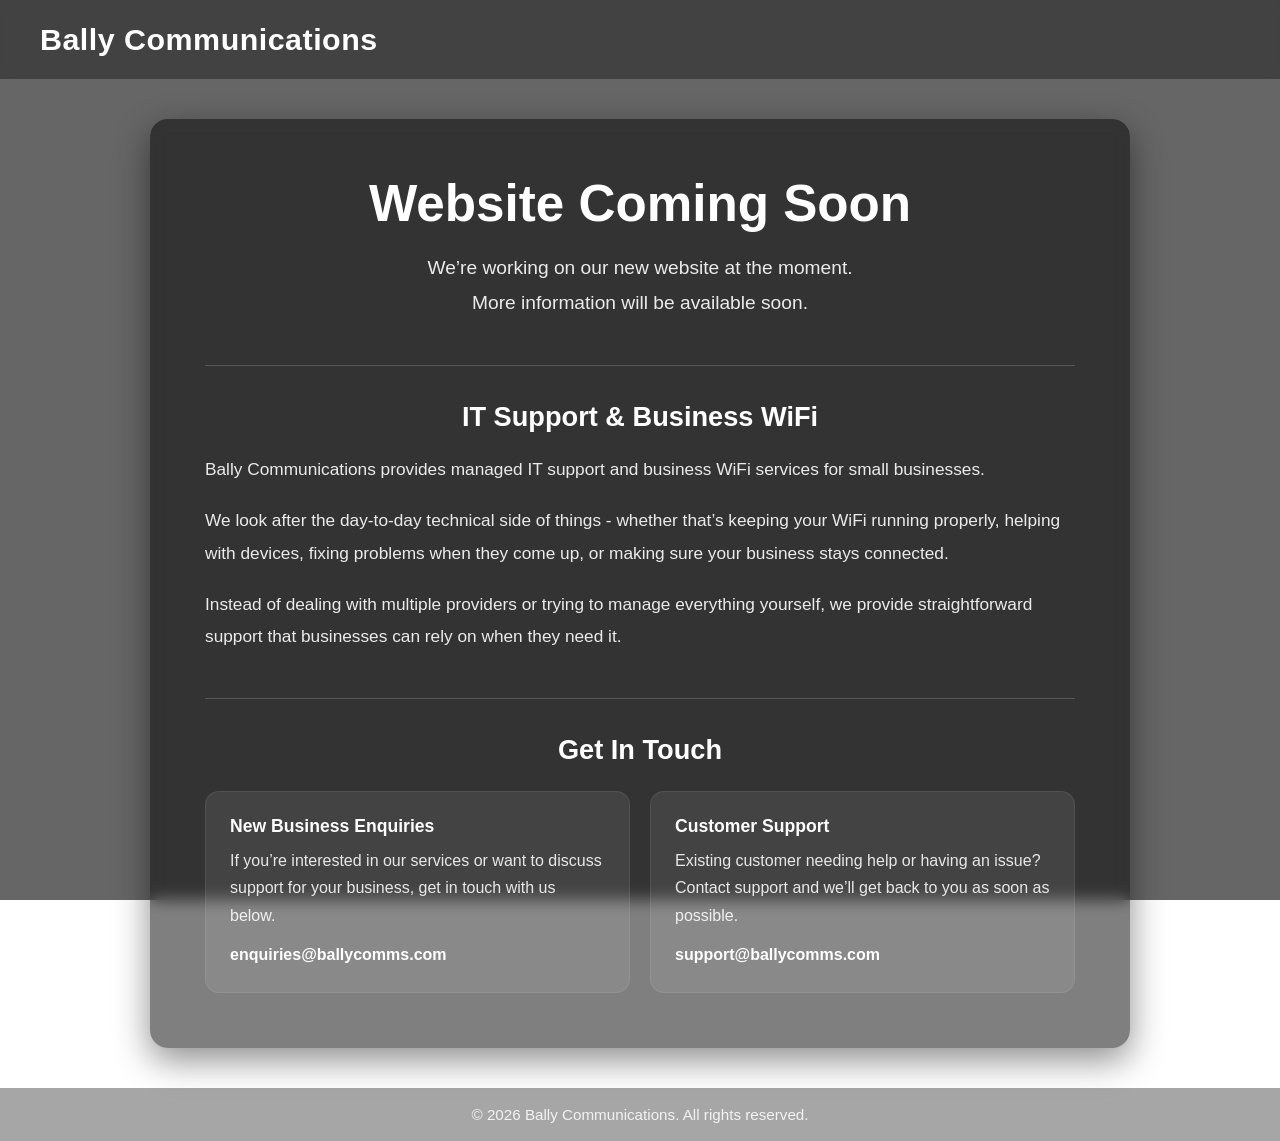
==== index.html @ 41afa59c "Added basic landing Current placeholder to show the domain is active" ====
<!DOCTYPE html>
<html lang="en">
<head>
  <meta charset="UTF-8" />
  <meta name="viewport" content="width=device-width, initial-scale=1.0" />
  <title>Bally Communications</title>

  <style>
    * {
      margin: 0;
      padding: 0;
      box-sizing: border-box;
    }

    html,
    body {
      height: 100%;
      font-family: Arial, Helvetica, sans-serif;
    }

    body {
      display: flex;
      flex-direction: column;
      min-height: 100vh;

      background: url('https://cdn.pixabay.com/photo/2015/09/23/09/55/belfast-953301_1280.jpg')
        center center / cover no-repeat fixed;

      color: white;
      position: relative;
    }

    body::before {
      content: "";
      position: absolute;
      inset: 0;
      background: rgba(0, 0, 0, 0.6);
      z-index: 0;
    }

    header,
    footer,
    main {
      position: relative;
      z-index: 1;
    }

    header {
      padding: 22px 40px;
      background: rgba(0, 0, 0, 0.35);
      backdrop-filter: blur(6px);
    }

    .logo {
      font-size: 1.9rem;
      font-weight: 700;
      letter-spacing: 0.5px;
      color: white;
      text-decoration: none;
      transition: opacity 0.2s ease;
      display: inline-block;
    }

    .logo:hover {
      opacity: 0.8;
    }

    main {
      flex: 1;
      display: flex;
      justify-content: center;
      align-items: center;
      padding: 40px 20px;
    }

    .content-box {
      background: rgba(0, 0, 0, 0.5);
      padding: 55px;
      border-radius: 18px;
      max-width: 980px;
      width: 100%;
      backdrop-filter: blur(8px);
      box-shadow: 0 12px 35px rgba(0, 0, 0, 0.45);
    }

    .hero-text {
      text-align: center;
    }

    .hero-text h1 {
      font-size: 3.2rem;
      margin-bottom: 18px;
      font-weight: 700;
    }

    .hero-text p {
      font-size: 1.2rem;
      line-height: 1.8;
      color: rgba(255, 255, 255, 0.9);
    }

    .about-section,
    .contact-section {
      margin-top: 45px;
      padding-top: 35px;
      border-top: 1px solid rgba(255, 255, 255, 0.18);
    }

    .about-section h2,
    .contact-section h2 {
      font-size: 1.7rem;
      margin-bottom: 20px;
      text-align: center;
    }

    .about-section p {
      font-size: 1.08rem;
      line-height: 1.9;
      color: rgba(255, 255, 255, 0.9);
      margin-bottom: 18px;
    }

    .contact-grid {
      display: grid;
      grid-template-columns: repeat(auto-fit, minmax(260px, 1fr));
      gap: 20px;
      margin-top: 25px;
    }

    .contact-card {
      background: rgba(255, 255, 255, 0.08);
      border: 1px solid rgba(255, 255, 255, 0.08);
      padding: 24px;
      border-radius: 14px;
      transition: 0.3s ease;
    }

    .contact-card:hover {
      background: rgba(255, 255, 255, 0.12);
      transform: translateY(-3px);
    }

    .contact-card strong {
      display: block;
      margin-bottom: 10px;
      font-size: 1.1rem;
    }

    .contact-card p {
      line-height: 1.7;
      color: rgba(255, 255, 255, 0.88);
    }

    .contact-card a {
      color: white;
      text-decoration: none;
      font-weight: 600;
    }

    .contact-card a:hover {
      text-decoration: underline;
    }

    footer {
      padding: 18px 40px;
      text-align: center;
      background: rgba(0, 0, 0, 0.35);
      backdrop-filter: blur(6px);
      font-size: 0.95rem;
      color: rgba(255, 255, 255, 0.85);
    }

    @media (max-width: 768px) {
      .content-box {
        padding: 35px 25px;
      }

      .hero-text h1 {
        font-size: 2.2rem;
      }

      .hero-text p,
      .about-section p {
        font-size: 1rem;
      }

      header,
      footer {
        padding: 18px 20px;
      }
    }
  </style>
</head>
<body>

  <header>
    <a href="#" class="logo">
      Bally Communications
    </a>
  </header>

  <main>
    <div class="content-box">

      <!-- Hero -->
      <div class="hero-text">
        <h1>Website Coming Soon</h1>
        <p>
          We’re working on our new website at the moment.<br />
          More information will be available soon.
        </p>
      </div>

      <!-- About -->
      <div class="about-section">
        <h2>IT Support & Business WiFi</h2>

        <p>
          Bally Communications provides managed IT support and business
          WiFi services for small businesses.
        </p>

        <p>
          We look after the day-to-day technical side of things - whether
          that’s keeping your WiFi running properly, helping with devices,
          fixing problems when they come up, or making sure your business
          stays connected.
        </p>

        <p>
          Instead of dealing with multiple providers or trying to manage
          everything yourself, we provide straightforward support that
          businesses can rely on when they need it.
        </p>
      </div>

      <!-- Contact -->
      <div class="contact-section">
        <h2>Get In Touch</h2>

        <div class="contact-grid">

          <div class="contact-card">
            <strong>New Business Enquiries</strong>

            <p>
              If you’re interested in our services or want to discuss
              support for your business, get in touch with us below.
            </p>

            <p style="margin-top: 12px;">
              <a href="mailto:enquiries@ballycomms.com">
                enquiries@ballycomms.com
              </a>
            </p>
          </div>

          <div class="contact-card">
            <strong>Customer Support</strong>

            <p>
              Existing customer needing help or having an issue?
              Contact support and we’ll get back to you as soon as possible.
            </p>

            <p style="margin-top: 12px;">
              <a href="mailto:support@ballycomms.com">
                support@ballycomms.com
              </a>
            </p>
          </div>

        </div>
      </div>

    </div>
  </main>

  <footer>
    &copy; 2026 Bally Communications. All rights reserved.
  </footer>

</body>
</html>
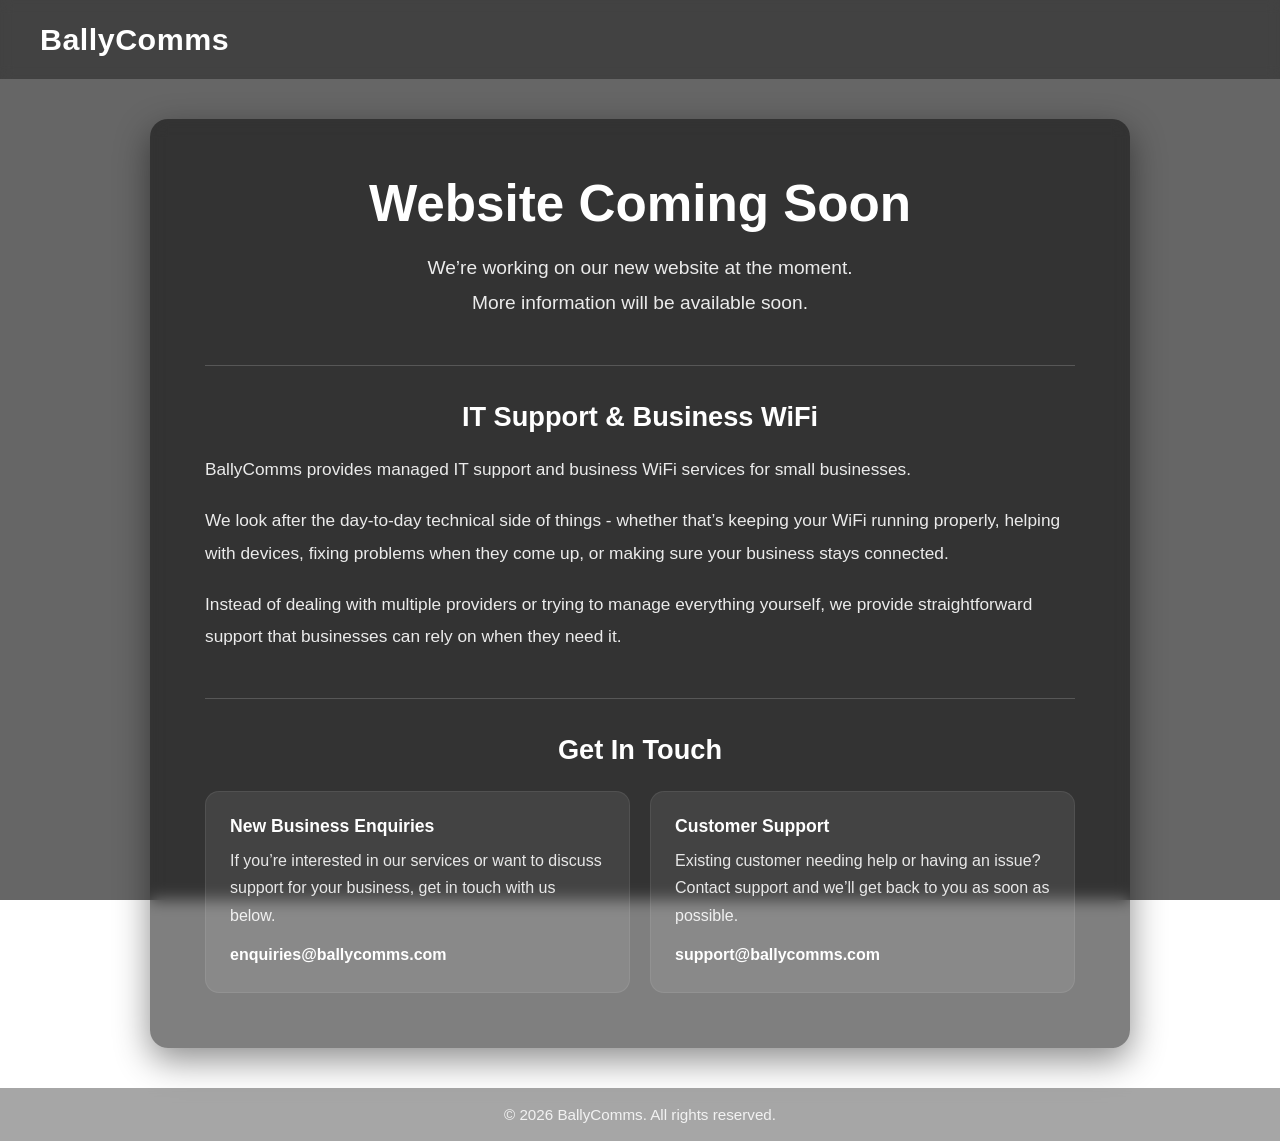
==== commit 272217a3: "Change company name to BallyComms in index.html Updated company branding from Bally Communications t" ====
--- a/index.html
+++ b/index.html
@@ -3,7 +3,7 @@
 <head>
   <meta charset="UTF-8" />
   <meta name="viewport" content="width=device-width, initial-scale=1.0" />
-  <title>Bally Communications</title>
+  <title>BallyComms - Home</title>
 
   <style>
     * {
@@ -195,7 +195,7 @@
 
   <header>
     <a href="#" class="logo">
-      Bally Communications
+      BallyComms
     </a>
   </header>
 
@@ -216,7 +216,7 @@
         <h2>IT Support & Business WiFi</h2>
 
         <p>
-          Bally Communications provides managed IT support and business
+          BallyComms provides managed IT support and business
           WiFi services for small businesses.
         </p>
 
@@ -277,8 +277,8 @@
   </main>
 
   <footer>
-    &copy; 2026 Bally Communications. All rights reserved.
+    &copy; 2026 BallyComms. All rights reserved.
   </footer>
 
 </body>
-</html>+</html>
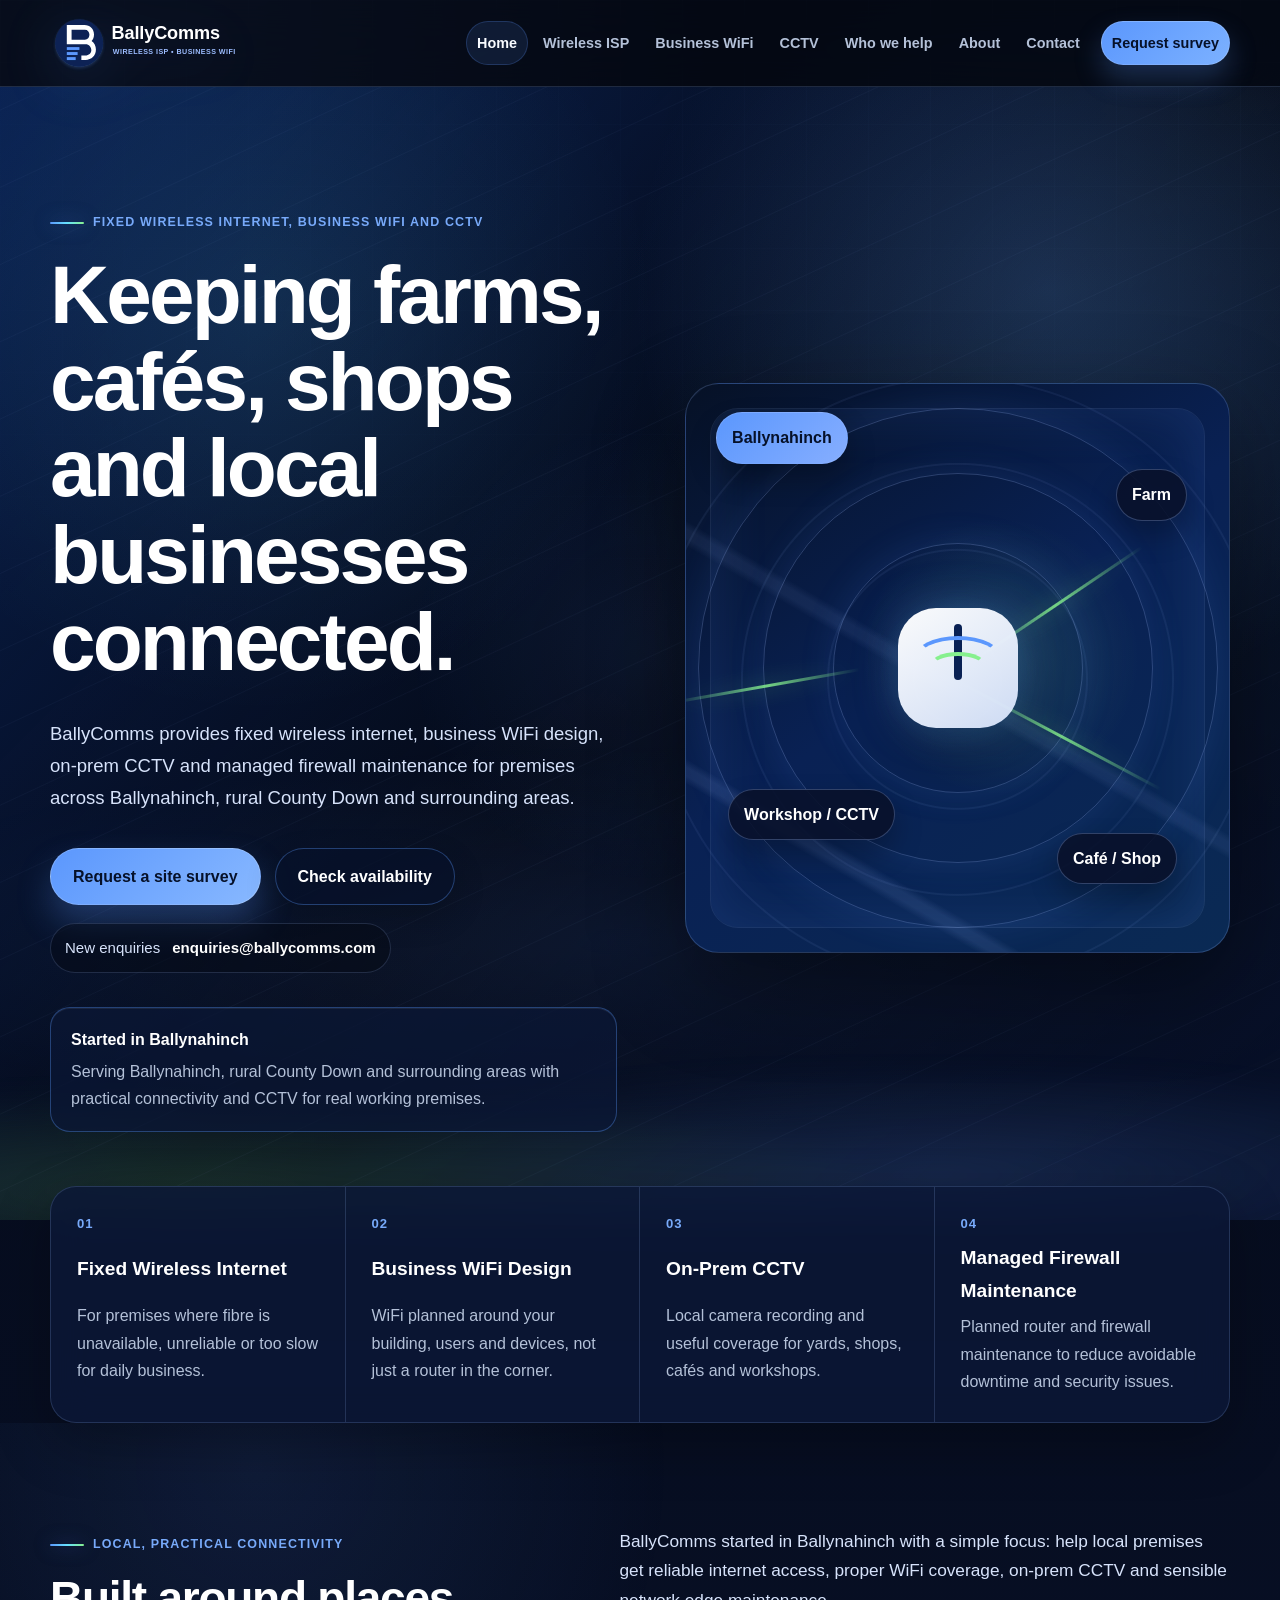
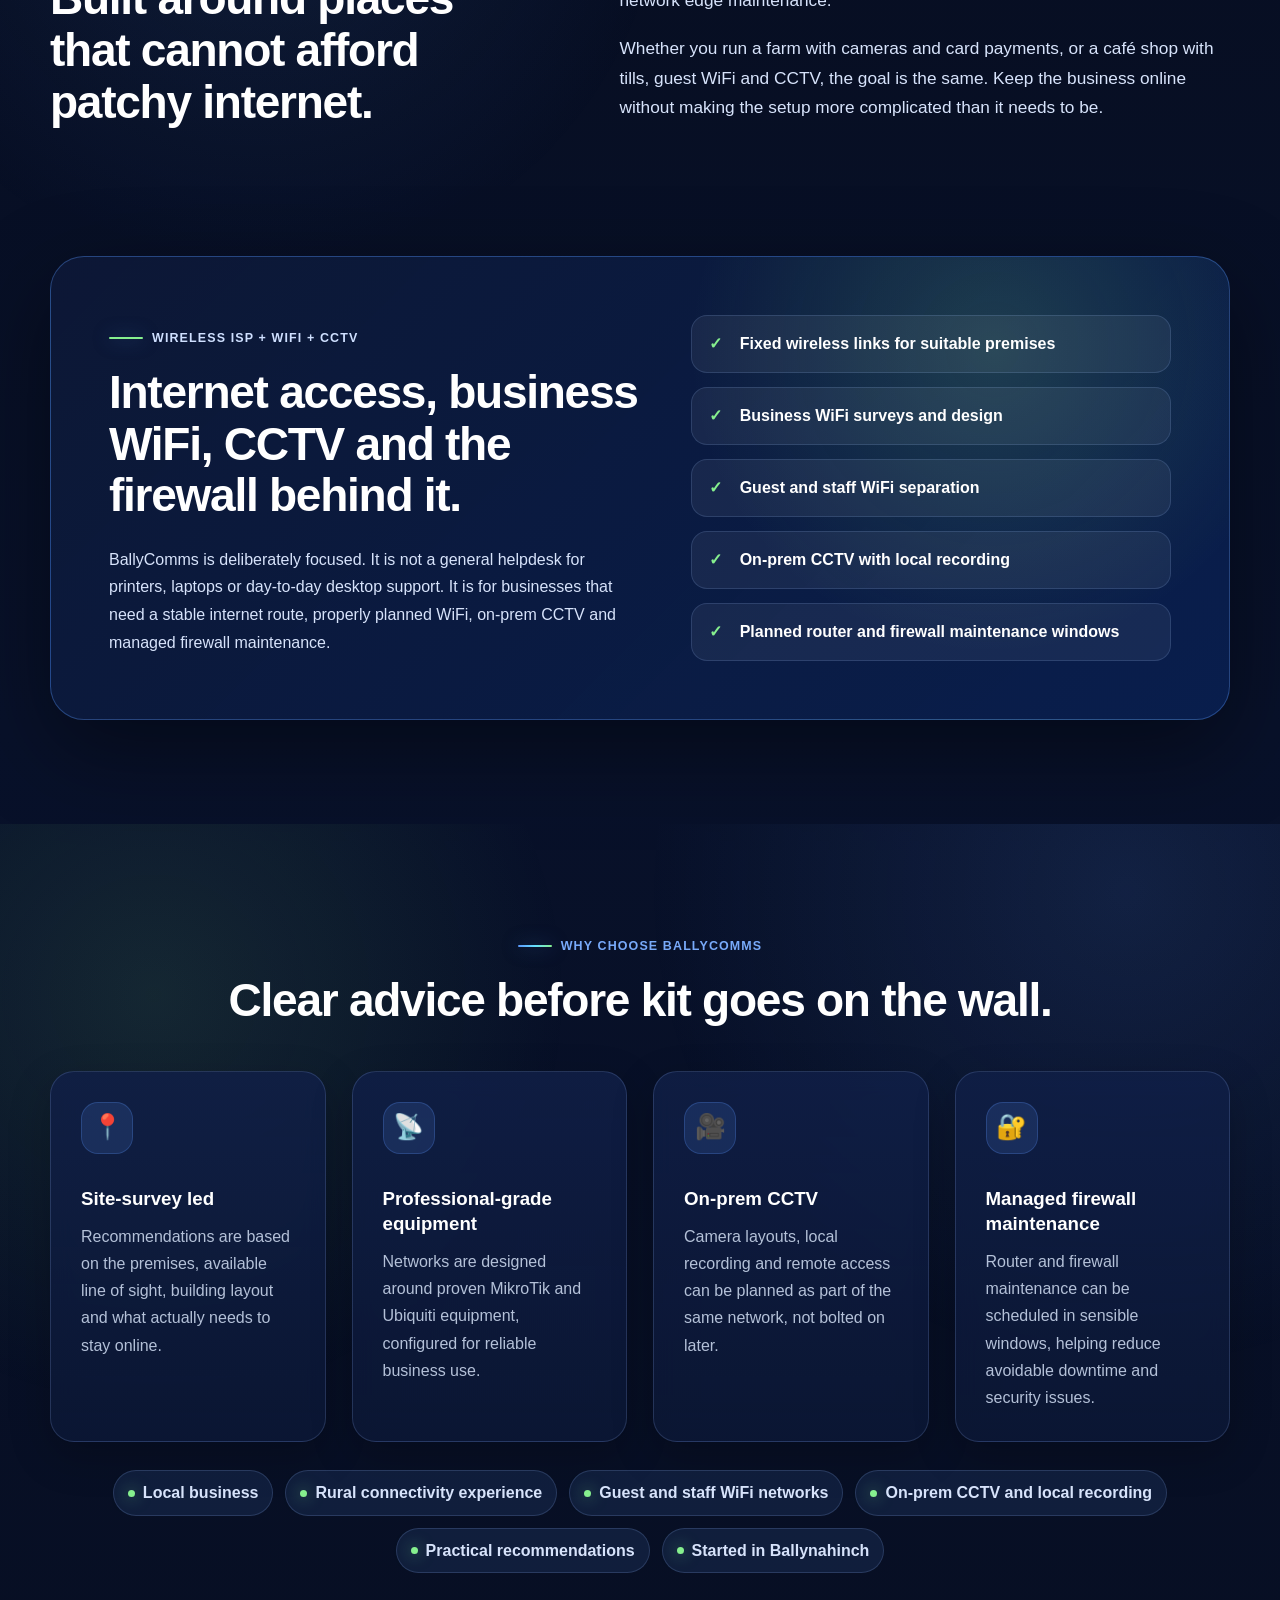
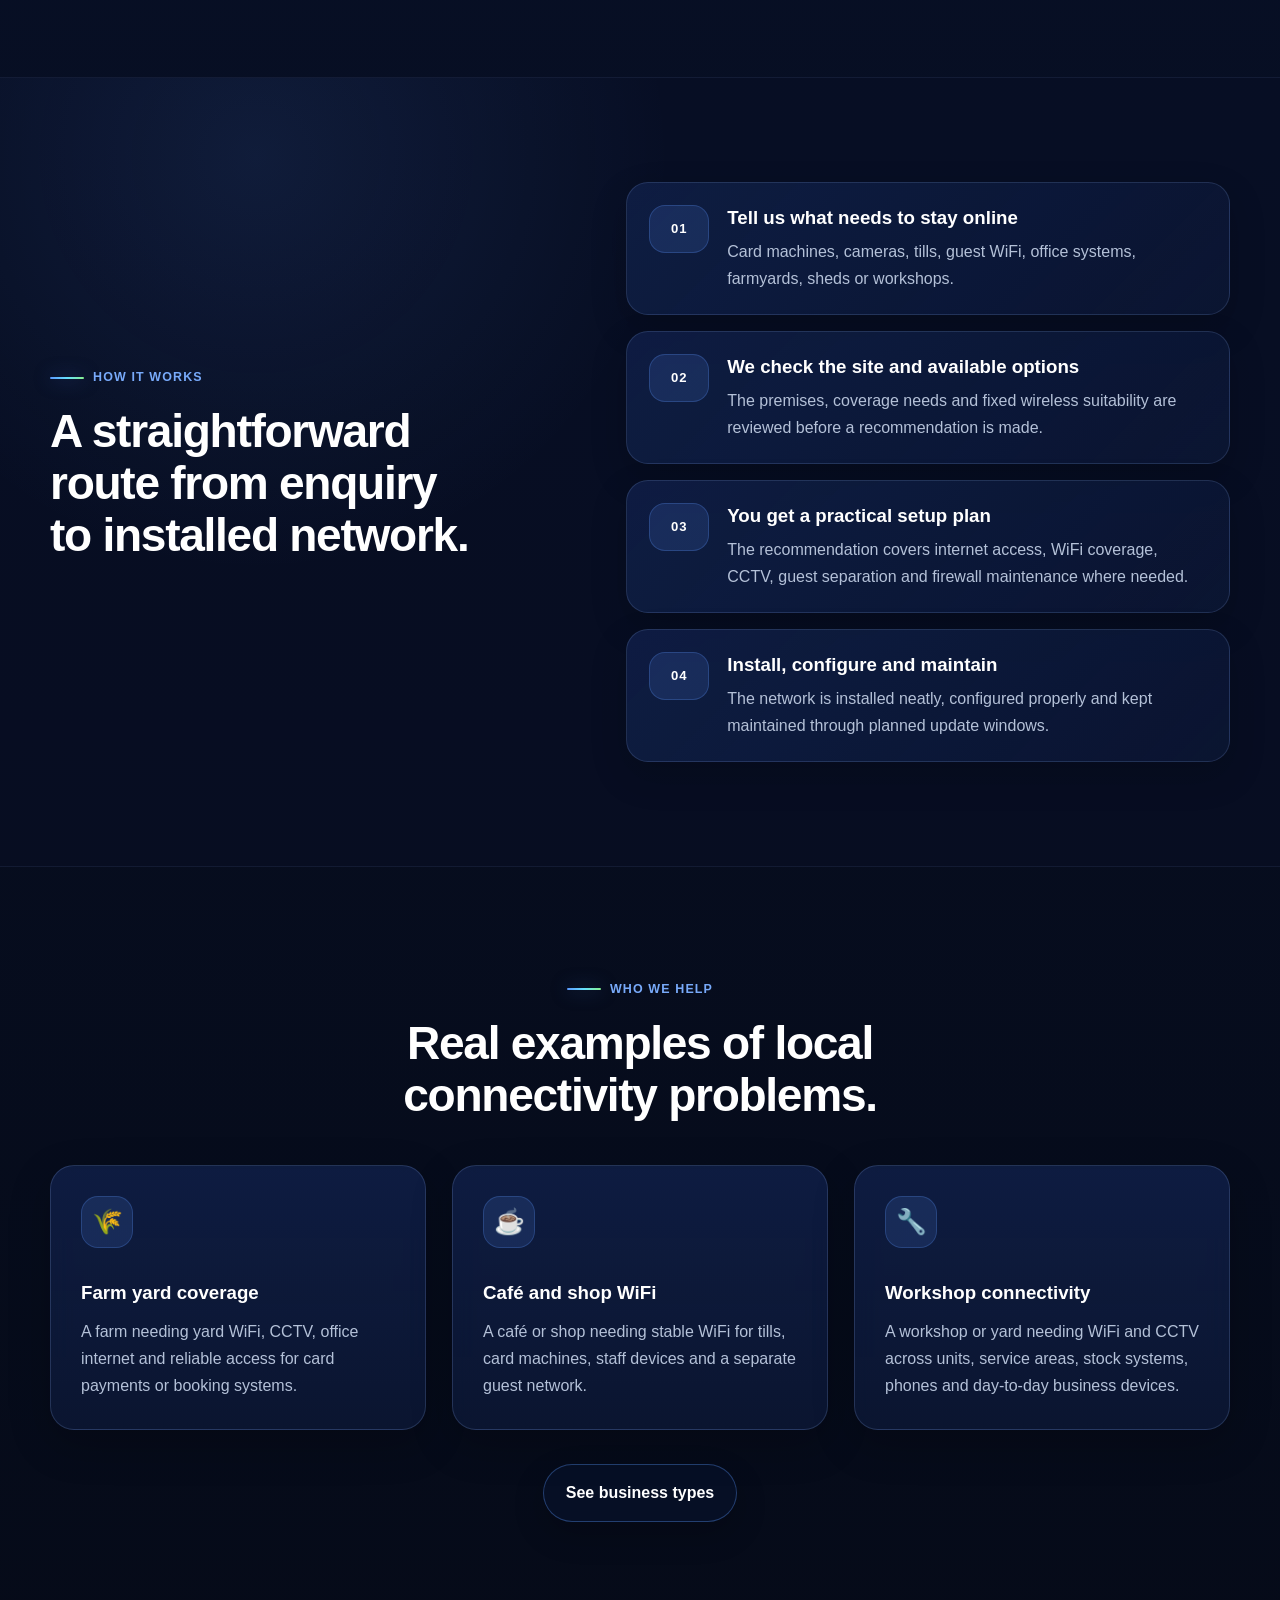
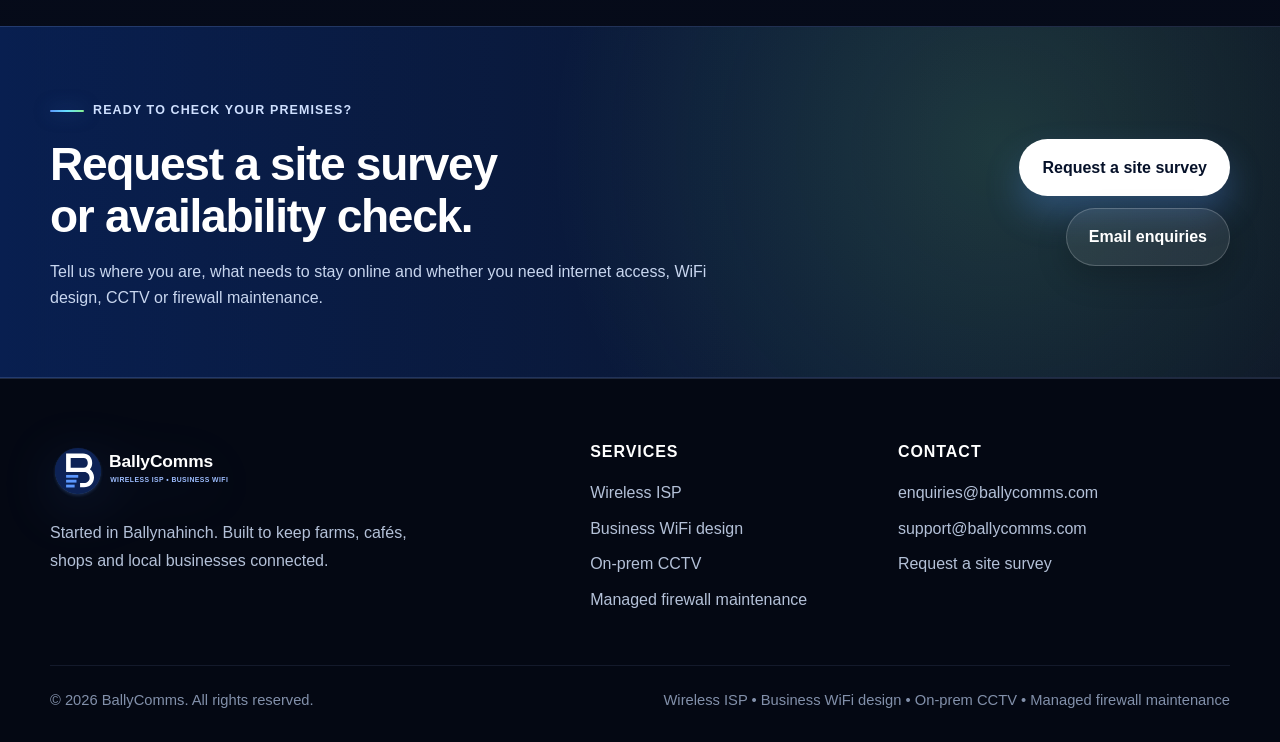
==== commit ab4ed539: "New Site" ====
--- a/index.html
+++ b/index.html
@@ -1,284 +1,232 @@
-<!DOCTYPE html>
-<html lang="en">
-<head>
-  <meta charset="UTF-8" />
-  <meta name="viewport" content="width=device-width, initial-scale=1.0" />
-  <title>BallyComms - Home</title>
-
-  <style>
-    * {
-      margin: 0;
-      padding: 0;
-      box-sizing: border-box;
-    }
-
-    html,
-    body {
-      height: 100%;
-      font-family: Arial, Helvetica, sans-serif;
-    }
-
-    body {
-      display: flex;
-      flex-direction: column;
-      min-height: 100vh;
-
-      background: url('https://cdn.pixabay.com/photo/2015/09/23/09/55/belfast-953301_1280.jpg')
-        center center / cover no-repeat fixed;
-
-      color: white;
-      position: relative;
-    }
-
-    body::before {
-      content: "";
-      position: absolute;
-      inset: 0;
-      background: rgba(0, 0, 0, 0.6);
-      z-index: 0;
-    }
-
-    header,
-    footer,
-    main {
-      position: relative;
-      z-index: 1;
-    }
-
-    header {
-      padding: 22px 40px;
-      background: rgba(0, 0, 0, 0.35);
-      backdrop-filter: blur(6px);
-    }
-
-    .logo {
-      font-size: 1.9rem;
-      font-weight: 700;
-      letter-spacing: 0.5px;
-      color: white;
-      text-decoration: none;
-      transition: opacity 0.2s ease;
-      display: inline-block;
-    }
-
-    .logo:hover {
-      opacity: 0.8;
-    }
-
-    main {
-      flex: 1;
-      display: flex;
-      justify-content: center;
-      align-items: center;
-      padding: 40px 20px;
-    }
-
-    .content-box {
-      background: rgba(0, 0, 0, 0.5);
-      padding: 55px;
-      border-radius: 18px;
-      max-width: 980px;
-      width: 100%;
-      backdrop-filter: blur(8px);
-      box-shadow: 0 12px 35px rgba(0, 0, 0, 0.45);
-    }
-
-    .hero-text {
-      text-align: center;
-    }
-
-    .hero-text h1 {
-      font-size: 3.2rem;
-      margin-bottom: 18px;
-      font-weight: 700;
-    }
-
-    .hero-text p {
-      font-size: 1.2rem;
-      line-height: 1.8;
-      color: rgba(255, 255, 255, 0.9);
-    }
-
-    .about-section,
-    .contact-section {
-      margin-top: 45px;
-      padding-top: 35px;
-      border-top: 1px solid rgba(255, 255, 255, 0.18);
-    }
-
-    .about-section h2,
-    .contact-section h2 {
-      font-size: 1.7rem;
-      margin-bottom: 20px;
-      text-align: center;
-    }
-
-    .about-section p {
-      font-size: 1.08rem;
-      line-height: 1.9;
-      color: rgba(255, 255, 255, 0.9);
-      margin-bottom: 18px;
-    }
-
-    .contact-grid {
-      display: grid;
-      grid-template-columns: repeat(auto-fit, minmax(260px, 1fr));
-      gap: 20px;
-      margin-top: 25px;
-    }
-
-    .contact-card {
-      background: rgba(255, 255, 255, 0.08);
-      border: 1px solid rgba(255, 255, 255, 0.08);
-      padding: 24px;
-      border-radius: 14px;
-      transition: 0.3s ease;
-    }
-
-    .contact-card:hover {
-      background: rgba(255, 255, 255, 0.12);
-      transform: translateY(-3px);
-    }
-
-    .contact-card strong {
-      display: block;
-      margin-bottom: 10px;
-      font-size: 1.1rem;
-    }
-
-    .contact-card p {
-      line-height: 1.7;
-      color: rgba(255, 255, 255, 0.88);
-    }
-
-    .contact-card a {
-      color: white;
-      text-decoration: none;
-      font-weight: 600;
-    }
-
-    .contact-card a:hover {
-      text-decoration: underline;
-    }
-
-    footer {
-      padding: 18px 40px;
-      text-align: center;
-      background: rgba(0, 0, 0, 0.35);
-      backdrop-filter: blur(6px);
-      font-size: 0.95rem;
-      color: rgba(255, 255, 255, 0.85);
-    }
-
-    @media (max-width: 768px) {
-      .content-box {
-        padding: 35px 25px;
-      }
-
-      .hero-text h1 {
-        font-size: 2.2rem;
-      }
-
-      .hero-text p,
-      .about-section p {
-        font-size: 1rem;
-      }
-
-      header,
-      footer {
-        padding: 18px 20px;
-      }
-    }
-  </style>
-</head>
-<body>
-
-  <header>
-    <a href="#" class="logo">
-      BallyComms
-    </a>
-  </header>
-
-  <main>
-    <div class="content-box">
-
-      <!-- Hero -->
-      <div class="hero-text">
-        <h1>Website Coming Soon</h1>
-        <p>
-          We’re working on our new website at the moment.<br />
-          More information will be available soon.
-        </p>
-      </div>
-
-      <!-- About -->
-      <div class="about-section">
-        <h2>IT Support & Business WiFi</h2>
-
-        <p>
-          BallyComms provides managed IT support and business
-          WiFi services for small businesses.
-        </p>
-
-        <p>
-          We look after the day-to-day technical side of things - whether
-          that’s keeping your WiFi running properly, helping with devices,
-          fixing problems when they come up, or making sure your business
-          stays connected.
-        </p>
-
-        <p>
-          Instead of dealing with multiple providers or trying to manage
-          everything yourself, we provide straightforward support that
-          businesses can rely on when they need it.
-        </p>
-      </div>
-
-      <!-- Contact -->
-      <div class="contact-section">
-        <h2>Get In Touch</h2>
-
-        <div class="contact-grid">
-
-          <div class="contact-card">
-            <strong>New Business Enquiries</strong>
-
-            <p>
-              If you’re interested in our services or want to discuss
-              support for your business, get in touch with us below.
-            </p>
-
-            <p style="margin-top: 12px;">
-              <a href="mailto:enquiries@ballycomms.com">
-                enquiries@ballycomms.com
-              </a>
-            </p>
-          </div>
-
-          <div class="contact-card">
-            <strong>Customer Support</strong>
-
-            <p>
-              Existing customer needing help or having an issue?
-              Contact support and we’ll get back to you as soon as possible.
-            </p>
-
-            <p style="margin-top: 12px;">
-              <a href="mailto:support@ballycomms.com">
-                support@ballycomms.com
-              </a>
-            </p>
-          </div>
-
-        </div>
-      </div>
-
-    </div>
-  </main>
-
-  <footer>
-    &copy; 2026 BallyComms. All rights reserved.
-  </footer>
-
-</body>
-</html>
+<!doctype html>
+<html lang="en-GB">
+<head>
+  <meta charset="utf-8" />
+  <meta name="viewport" content="width=device-width, initial-scale=1" />
+  <meta name="theme-color" content="#071a2d" />
+  <link rel="icon" href="assets/favicon.svg" type="image/svg+xml" />
+  <link rel="preconnect" href="https://fonts.gstatic.com" crossorigin>
+  <link rel="stylesheet" href="styles.css" />
+  <meta name="description" content="BallyComms provides fixed wireless internet, business WiFi design, on-prem CCTV and managed firewall maintenance across Ballynahinch, rural County Down and surrounding areas." />
+  <title>BallyComms | Fixed Wireless Internet, Business WiFi & CCTV in County Down</title>
+  <script type="application/ld+json">
+  {
+    "@context": "https://schema.org",
+    "@type": "LocalBusiness",
+    "name": "BallyComms",
+    "url": "https://www.ballycomms.com/",
+    "email": "enquiries@ballycomms.com",
+    "areaServed": [
+      "Ballynahinch",
+      "County Down",
+      "Northern Ireland"
+    ],
+    "description": "Fixed wireless internet, business WiFi design, on-prem CCTV and managed firewall maintenance for farms, cafés, shops and local businesses.",
+    "knowsAbout": [
+      "Fixed wireless internet",
+      "Business WiFi design",
+      "MikroTik",
+      "Ubiquiti",
+      "Firewall maintenance",
+      "Guest WiFi",
+      "On-prem CCTV",
+      "Local NVR recording"
+    ]
+  }
+  </script>
+</head>
+<body>
+  <a class="skip-link" href="#main">Skip to content</a>
+  <header class="site-header" data-header>
+    <div class="container nav-shell">
+      <a class="brand" href="index.html" aria-label="BallyComms home">
+        <img src="assets/logo.svg" alt="BallyComms" />
+      </a>
+      <button class="nav-toggle" type="button" aria-expanded="false" aria-controls="site-nav" data-nav-toggle>
+        <span class="sr-only">Toggle navigation</span>
+        <span></span><span></span><span></span>
+      </button>
+      <nav id="site-nav" class="site-nav" aria-label="Main navigation" data-nav>
+          <a class="active" href="index.html">Home</a>
+          <a class="" href="wireless-isp.html">Wireless ISP</a>
+          <a class="" href="business-wifi.html">Business WiFi</a>
+          <a class="" href="cctv.html">CCTV</a>
+          <a class="" href="sectors.html">Who we help</a>
+          <a class="" href="about.html">About</a>
+          <a class="" href="contact.html">Contact</a>
+          <a class="nav-cta" href="contact.html">Request survey</a>
+      </nav>
+    </div>
+  </header>
+  <main id="main">
+    <section class="hero hero-home">
+      <div class="container hero-grid">
+        <div class="hero-copy reveal">
+          <p class="eyebrow">Fixed wireless internet, business WiFi and CCTV</p>
+          <h1>Keeping farms, cafés, shops and local businesses connected.</h1>
+          <p class="lead">BallyComms provides fixed wireless internet, business WiFi design, on-prem CCTV and managed firewall maintenance for premises across Ballynahinch, rural County Down and surrounding areas.</p>
+          <div class="hero-actions">
+            <a class="button primary" href="contact.html">Request a site survey</a>
+            <a class="button secondary" href="contact.html">Check availability</a>
+          </div>
+          <div class="hero-contact" aria-label="Contact BallyComms">
+            <span>New enquiries</span>
+            <a href="mailto:enquiries@ballycomms.com">enquiries@ballycomms.com</a>
+          </div>
+          <div class="local-proof" aria-label="Company origin and service area">
+            <strong>Started in Ballynahinch</strong>
+            <span>Serving Ballynahinch, rural County Down and surrounding areas with practical connectivity and CCTV for real working premises.</span>
+          </div>
+        </div>
+        <div class="signal-scene reveal delay-1" aria-label="Wireless connection illustration">
+          <div class="map-card">
+            <span class="map-label label-town">Ballynahinch</span>
+            <span class="map-label label-farm">Farm</span>
+            <span class="map-label label-cafe">Café / Shop</span>
+            <span class="map-label label-office">Workshop / CCTV</span>
+            <div class="mast-tower"><span></span></div>
+            <div class="signal-ring ring-one"></div>
+            <div class="signal-ring ring-two"></div>
+            <div class="signal-ring ring-three"></div>
+            <div class="link-line line-one"></div>
+            <div class="link-line line-two"></div>
+            <div class="link-line line-three"></div>
+          </div>
+        </div>
+      </div>
+    </section>
+
+    <section class="service-strip">
+      <div class="container strip-grid">
+        <a href="wireless-isp.html"><span>01</span><strong>Fixed Wireless Internet</strong><em>For premises where fibre is unavailable, unreliable or too slow for daily business.</em></a>
+        <a href="business-wifi.html"><span>02</span><strong>Business WiFi Design</strong><em>WiFi planned around your building, users and devices, not just a router in the corner.</em></a>
+        <a href="cctv.html"><span>03</span><strong>On-Prem CCTV</strong><em>Local camera recording and useful coverage for yards, shops, cafés and workshops.</em></a>
+        <a href="business-wifi.html#firewall"><span>04</span><strong>Managed Firewall Maintenance</strong><em>Planned router and firewall maintenance to reduce avoidable downtime and security issues.</em></a>
+      </div>
+    </section>
+
+    <section class="section-pad intro-section">
+      <div class="container two-col">
+        <div class="section-heading reveal">
+          <p class="eyebrow">Local, practical connectivity</p>
+          <h2>Built around places that cannot afford patchy internet.</h2>
+        </div>
+        <div class="rich-copy reveal delay-1">
+          <p>BallyComms started in Ballynahinch with a simple focus: help local premises get reliable internet access, proper WiFi coverage, on-prem CCTV and sensible network edge maintenance.</p>
+          <p>Whether you run a farm with cameras and card payments, or a café shop with tills, guest WiFi and CCTV, the goal is the same. Keep the business online without making the setup more complicated than it needs to be.</p>
+        </div>
+      </div>
+    </section>
+
+    <section class="section-pad dark-panel-section">
+      <div class="container dark-panel reveal">
+        <div>
+          <p class="eyebrow light">Wireless ISP + WiFi + CCTV</p>
+          <h2>Internet access, business WiFi, CCTV and the firewall behind it.</h2>
+          <p>BallyComms is deliberately focused. It is not a general helpdesk for printers, laptops or day-to-day desktop support. It is for businesses that need a stable internet route, properly planned WiFi, on-prem CCTV and managed firewall maintenance.</p>
+        </div>
+        <div class="ticks">
+          <span>Fixed wireless links for suitable premises</span>
+          <span>Business WiFi surveys and design</span>
+          <span>Guest and staff WiFi separation</span>
+          <span>On-prem CCTV with local recording</span>
+          <span>Planned router and firewall maintenance windows</span>
+        </div>
+      </div>
+    </section>
+
+    <section class="section-pad trust-section">
+      <div class="container">
+        <div class="section-heading centred reveal">
+          <p class="eyebrow">Why choose BallyComms</p>
+          <h2>Clear advice before kit goes on the wall.</h2>
+        </div>
+        <div class="cards four trust-cards reveal delay-1">
+          <article><span class="card-icon">📍</span><h3>Site-survey led</h3><p>Recommendations are based on the premises, available line of sight, building layout and what actually needs to stay online.</p></article>
+          <article><span class="card-icon">📡</span><h3>Professional-grade equipment</h3><p>Networks are designed around proven MikroTik and Ubiquiti equipment, configured for reliable business use.</p></article>
+          <article><span class="card-icon">🎥</span><h3>On-prem CCTV</h3><p>Camera layouts, local recording and remote access can be planned as part of the same network, not bolted on later.</p></article>
+          <article><span class="card-icon">🔐</span><h3>Managed firewall maintenance</h3><p>Router and firewall maintenance can be scheduled in sensible windows, helping reduce avoidable downtime and security issues.</p></article>
+        </div>
+        <div class="proof-list reveal delay-1" aria-label="BallyComms trust signals">
+          <span>Local business</span>
+          <span>Rural connectivity experience</span>
+          <span>Guest and staff WiFi networks</span>
+          <span>On-prem CCTV and local recording</span>
+          <span>Practical recommendations</span>
+          <span>Started in Ballynahinch</span>
+        </div>
+      </div>
+    </section>
+
+    <section class="section-pad light-section">
+      <div class="container split-grid">
+        <div class="section-heading reveal">
+          <p class="eyebrow">How it works</p>
+          <h2>A straightforward route from enquiry to installed network.</h2>
+        </div>
+        <div class="process-list reveal delay-1">
+          <article><span class="step">01</span><div><h3>Tell us what needs to stay online</h3><p>Card machines, cameras, tills, guest WiFi, office systems, farmyards, sheds or workshops.</p></div></article>
+          <article><span class="step">02</span><div><h3>We check the site and available options</h3><p>The premises, coverage needs and fixed wireless suitability are reviewed before a recommendation is made.</p></div></article>
+          <article><span class="step">03</span><div><h3>You get a practical setup plan</h3><p>The recommendation covers internet access, WiFi coverage, CCTV, guest separation and firewall maintenance where needed.</p></div></article>
+          <article><span class="step">04</span><div><h3>Install, configure and maintain</h3><p>The network is installed neatly, configured properly and kept maintained through planned update windows.</p></div></article>
+        </div>
+      </div>
+    </section>
+
+    <section class="section-pad sectors-preview">
+      <div class="container">
+        <div class="section-heading centred reveal">
+          <p class="eyebrow">Who we help</p>
+          <h2>Real examples of local connectivity problems.</h2>
+        </div>
+        <div class="cards three reveal delay-1">
+          <article><span class="card-icon">🌾</span><h3>Farm yard coverage</h3><p>A farm needing yard WiFi, CCTV, office internet and reliable access for card payments or booking systems.</p></article>
+          <article><span class="card-icon">☕</span><h3>Café and shop WiFi</h3><p>A café or shop needing stable WiFi for tills, card machines, staff devices and a separate guest network.</p></article>
+          <article><span class="card-icon">🔧</span><h3>Workshop connectivity</h3><p>A workshop or yard needing WiFi and CCTV across units, service areas, stock systems, phones and day-to-day business devices.</p></article>
+        </div>
+        <div class="center-actions"><a class="button secondary" href="sectors.html">See business types</a></div>
+      </div>
+    </section>
+
+    <section class="cta-band">
+      <div class="container cta-grid">
+        <div>
+          <p class="eyebrow">Ready to check your premises?</p>
+          <h2>Request a site survey or availability check.</h2>
+          <p class="cta-note">Tell us where you are, what needs to stay online and whether you need internet access, WiFi design, CCTV or firewall maintenance.</p>
+        </div>
+        <div class="cta-actions">
+          <a class="button primary inverse" href="contact.html">Request a site survey</a>
+          <a class="button secondary" href="mailto:enquiries@ballycomms.com">Email enquiries</a>
+        </div>
+      </div>
+    </section>
+  </main>
+  <footer class="site-footer">
+    <div class="container footer-grid">
+      <div class="footer-brand-block">
+        <a class="footer-logo" href="index.html"><img src="assets/logo.svg" alt="BallyComms" /></a>
+        <p>Started in Ballynahinch. Built to keep farms, cafés, shops and local businesses connected.</p>
+      </div>
+      <div class="footer-col">
+        <h2>Services</h2>
+        <a href="wireless-isp.html">Wireless ISP</a>
+        <a href="business-wifi.html">Business WiFi design</a>
+        <a href="cctv.html">On-prem CCTV</a>
+        <a href="business-wifi.html#firewall">Managed firewall maintenance</a>
+      </div>
+      <div class="footer-col">
+        <h2>Contact</h2>
+        <a href="mailto:enquiries@ballycomms.com">enquiries@ballycomms.com</a>
+        <a href="mailto:support@ballycomms.com">support@ballycomms.com</a>
+        <a href="contact.html">Request a site survey</a>
+      </div>
+    </div>
+    <div class="container footer-bottom">
+      <span>© <span data-year></span> BallyComms. All rights reserved.</span>
+      <span>Wireless ISP • Business WiFi design • On-prem CCTV • Managed firewall maintenance</span>
+    </div>
+  </footer>
+  <script src="script.js"></script>
+</body>
+</html>
--- a/styles.css
+++ b/styles.css
@@ -0,0 +1,574 @@
+:root {
+  --ink: #f8fbff;
+  --muted: #b4c1d8;
+  --soft: #d7e3fb;
+  --night: #050914;
+  --deep: #08112a;
+  --navy: #092154;
+  --panel: rgba(12, 24, 55, 0.78);
+  --panel-solid: #0d1836;
+  --panel-2: #101f47;
+  --line: rgba(157, 189, 255, 0.18);
+  --line-strong: rgba(91, 151, 253, 0.35);
+  --blue: #5b97fd;
+  --blue-2: #78aafa;
+  --cyan: #66e1ff;
+  --green: #86f08e;
+  --amber: #f4c76e;
+  --danger: #ff8d8d;
+  --shadow: 0 30px 90px rgba(0, 0, 0, 0.42);
+  --soft-shadow: 0 20px 55px rgba(0, 0, 0, 0.28);
+  --radius-xl: 34px;
+  --radius-lg: 24px;
+  --radius-md: 16px;
+  --max: 1180px;
+  --font-sans: "Segoe UI", Roboto, "Helvetica Neue", Arial, sans-serif;
+  --font-heading: "Segoe UI", Roboto, "Helvetica Neue", Arial, sans-serif;
+}
+
+* { box-sizing: border-box; }
+html { scroll-behavior: smooth; }
+body {
+  margin: 0;
+  font-family: var(--font-sans);
+  color: var(--ink);
+  background:
+    radial-gradient(circle at 12% 0%, rgba(91, 151, 253, 0.18), transparent 35rem),
+    radial-gradient(circle at 86% 8%, rgba(102, 225, 255, 0.12), transparent 32rem),
+    linear-gradient(180deg, #050914 0%, #08112a 42%, #050914 100%);
+  line-height: 1.72;
+  -webkit-font-smoothing: antialiased;
+  overflow-x: hidden;
+}
+body::before {
+  content: "";
+  position: fixed;
+  inset: 0;
+  pointer-events: none;
+  z-index: -2;
+  background:
+    linear-gradient(rgba(157, 189, 255, 0.045) 1px, transparent 1px),
+    linear-gradient(90deg, rgba(157, 189, 255, 0.045) 1px, transparent 1px);
+  background-size: 62px 62px;
+  mask-image: linear-gradient(180deg, #000, transparent 86%);
+}
+body::after {
+  content: "";
+  position: fixed;
+  inset: auto -20% -28% -20%;
+  height: 420px;
+  pointer-events: none;
+  z-index: -1;
+  background: radial-gradient(ellipse at center, rgba(91, 151, 253, 0.18), transparent 66%);
+}
+body.nav-open { overflow: hidden; }
+a { color: inherit; text-decoration: none; }
+img, svg { max-width: 100%; display: block; }
+p, h1, h2, h3 { margin-top: 0; }
+p { line-height: 1.72; }
+p:last-child { margin-bottom: 0; }
+.container { width: min(calc(100% - 40px), var(--max)); margin: 0 auto; }
+.section-pad { padding: 104px 0; }
+
+.skip-link {
+  position: absolute;
+  left: 16px;
+  top: 12px;
+  z-index: 999;
+  transform: translateY(-150%);
+  background: var(--blue);
+  color: #fff;
+  padding: 10px 14px;
+  border-radius: 999px;
+  font-weight: 850;
+}
+.skip-link:focus { transform: translateY(0); }
+
+.site-header {
+  position: sticky;
+  top: 0;
+  z-index: 50;
+  background: rgba(5, 9, 20, 0.72);
+  backdrop-filter: blur(22px);
+  border-bottom: 1px solid var(--line);
+  transition: box-shadow .2s ease, background .2s ease, border-color .2s ease;
+}
+.site-header.is-scrolled {
+  background: rgba(5, 9, 20, 0.94);
+  box-shadow: 0 16px 48px rgba(0, 0, 0, .32);
+  border-color: rgba(91, 151, 253, .24);
+}
+.nav-shell { min-height: 86px; display: flex; align-items: center; justify-content: space-between; gap: 24px; }
+.brand { display: inline-flex; align-items: center; min-width: 230px; }
+.brand img { width: 246px; height: auto; filter: drop-shadow(0 12px 28px rgba(91,151,253,.16)); }
+.site-nav { display: flex; align-items: center; gap: 4px; font-weight: 650; color: var(--muted); font-size: .9rem; }
+.site-nav a { padding: 9px 10px; border-radius: 999px; border: 1px solid transparent; }
+.site-nav a:hover,
+.site-nav a:focus-visible,
+.site-nav a.active { background: rgba(91, 151, 253, .12); color: var(--ink); border-color: rgba(91, 151, 253, .22); outline: none; }
+.site-nav .nav-cta { background: linear-gradient(135deg, var(--blue), #7cb1ff); color: #061129; margin-left: 6px; box-shadow: 0 14px 28px rgba(91, 151, 253, .25); border-color: rgba(255,255,255,.16); }
+.site-nav .nav-cta:hover,
+.site-nav .nav-cta:focus-visible { background: linear-gradient(135deg, var(--cyan), var(--green)); color: #061129; }
+.nav-toggle { display: none; width: 46px; height: 46px; border: 1px solid var(--line); border-radius: 15px; background: rgba(91, 151, 253, .10); padding: 12px; cursor: pointer; }
+.nav-toggle span:not(.sr-only) { display: block; height: 2px; background: var(--ink); margin: 5px 0; border-radius: 3px; transition: transform .18s ease, opacity .18s ease; }
+.nav-toggle[aria-expanded="true"] span:nth-child(2) { transform: translateY(7px) rotate(45deg); }
+.nav-toggle[aria-expanded="true"] span:nth-child(3) { opacity: 0; }
+.nav-toggle[aria-expanded="true"] span:nth-child(4) { transform: translateY(-7px) rotate(-45deg); }
+.sr-only { position: absolute; width: 1px; height: 1px; overflow: hidden; clip: rect(0,0,0,0); white-space: nowrap; }
+
+.hero,
+.page-hero {
+  position: relative;
+  overflow: hidden;
+  isolation: isolate;
+  background:
+    radial-gradient(circle at 82% 18%, rgba(91,151,253,.22), transparent 26rem),
+    radial-gradient(circle at 20% 20%, rgba(102,225,255,.10), transparent 25rem),
+    linear-gradient(135deg, rgba(9,33,84,.92), rgba(5,9,20,.45) 52%, rgba(8,17,42,.95));
+}
+.hero { padding: 118px 0 88px; }
+.page-hero { padding: 112px 0 92px; }
+.hero::before,
+.page-hero::before {
+  content: "";
+  position: absolute;
+  inset: 0;
+  z-index: -1;
+  background:
+    radial-gradient(circle at 50% 50%, rgba(91,151,253,.09), transparent 15rem),
+    repeating-linear-gradient(155deg, transparent 0 20px, rgba(157,189,255,.045) 21px, transparent 22px 70px);
+  opacity: .9;
+}
+.hero::after,
+.page-hero::after {
+  content: "";
+  position: absolute;
+  left: -8%;
+  right: -8%;
+  bottom: -150px;
+  height: 300px;
+  z-index: -1;
+  background:
+    radial-gradient(ellipse at 20% 40%, rgba(134,240,142,.16), transparent 42%),
+    radial-gradient(ellipse at 70% 35%, rgba(91,151,253,.18), transparent 42%);
+  filter: blur(12px);
+}
+.hero-grid,
+.page-hero-grid { display: grid; grid-template-columns: 1.02fr .98fr; gap: 68px; align-items: center; }
+.narrow-hero { max-width: 900px; }
+.eyebrow { display: inline-flex; align-items: center; gap: 9px; margin: 0 0 18px; color: var(--blue-2); font-weight: 700; letter-spacing: .09em; text-transform: uppercase; font-size: .78rem; }
+.eyebrow::before { content: ""; width: 34px; height: 2px; background: linear-gradient(90deg, var(--blue), var(--cyan), var(--green)); border-radius: 10px; box-shadow: 0 0 18px rgba(91,151,253,.5); }
+.eyebrow.light { color: #cfe0ff; }
+.eyebrow.light::before { background: var(--green); }
+h1 { font-family: var(--font-heading); font-size: clamp(2.9rem, 6.4vw, 5.9rem); line-height: 1.06; letter-spacing: -.035em; margin: 0 0 32px; color: #fff; text-wrap: balance; font-weight: 650; }
+h2 { font-family: var(--font-heading); font-size: clamp(2rem, 3.6vw, 3.65rem); line-height: 1.12; letter-spacing: -.028em; margin: 0 0 24px; color: #fff; text-wrap: balance; font-weight: 650; }
+h3 { font-family: var(--font-heading); font-size: 1.17rem; line-height: 1.35; margin: 0 0 12px; color: #fff; font-weight: 650; }
+.lead { font-size: clamp(1.08rem, 1.45vw, 1.26rem); color: var(--soft); max-width: 740px; margin-bottom: 34px; line-height: 1.72; }
+.hero-actions { display: flex; gap: 14px; align-items: center; flex-wrap: wrap; }
+.button { display: inline-flex; align-items: center; justify-content: center; min-height: 52px; padding: 14px 22px; border-radius: 999px; font-weight: 700; border: 1px solid transparent; transition: transform .18s ease, box-shadow .18s ease, background .18s ease, color .18s ease, border-color .18s ease; }
+.button:hover,
+.button:focus-visible { transform: translateY(-2px); outline: none; }
+.button.primary { background: linear-gradient(135deg, var(--blue), #88b8ff); color: #061129; box-shadow: 0 18px 34px rgba(91,151,253,.28); border-color: rgba(255,255,255,.18); }
+.button.primary:hover { background: linear-gradient(135deg, var(--cyan), var(--green)); }
+.button.secondary { background: rgba(8, 17, 42, .72); color: #fff; border-color: var(--line-strong); box-shadow: 0 12px 32px rgba(0,0,0,.2); }
+.button.secondary:hover { border-color: rgba(102,225,255,.5); background: rgba(91,151,253,.16); }
+.button.inverse { background: #fff; color: #061129; }
+.button.inverse:hover { background: var(--green); color: #061129; }
+.local-proof { margin-top: 34px; padding: 18px 20px; border: 1px solid var(--line-strong); border-radius: 20px; background: rgba(12, 24, 55, .72); display: grid; gap: 4px; max-width: 590px; box-shadow: inset 0 1px 0 rgba(255,255,255,.07); }
+.local-proof strong { color: #fff; }
+.local-proof span { color: var(--muted); }
+
+.signal-scene { position: relative; }
+.map-card {
+  position: relative;
+  min-height: 570px;
+  border-radius: var(--radius-xl);
+  background:
+    radial-gradient(circle at 50% 51%, rgba(102,225,255,.18), transparent 20%),
+    radial-gradient(circle at 58% 48%, rgba(134,240,142,.15), transparent 32%),
+    linear-gradient(145deg, #061126, #092154 48%, #0a2a54);
+  box-shadow: var(--shadow);
+  overflow: hidden;
+  border: 1px solid rgba(157,189,255,.22);
+}
+.map-card::before {
+  content: "";
+  position: absolute;
+  inset: 0;
+  background:
+    linear-gradient(30deg, transparent 0 19%, rgba(157,189,255,.12) 20% 21%, transparent 22% 46%, rgba(157,189,255,.09) 47% 48%, transparent 49%),
+    repeating-radial-gradient(circle at 50% 52%, transparent 0 42px, rgba(157,189,255,.08) 43px 44px, transparent 45px 86px);
+  opacity: .92;
+}
+.map-card::after {
+  content: "";
+  position: absolute;
+  inset: 24px;
+  border-radius: 28px;
+  border: 1px solid rgba(157,189,255,.12);
+  box-shadow: inset 0 0 60px rgba(91,151,253,.14);
+}
+.mast-tower { position: absolute; left: 50%; top: 50%; width: 120px; height: 120px; transform: translate(-50%, -50%); border-radius: 38px; background: linear-gradient(145deg, rgba(255,255,255,.98), rgba(215,227,251,.95)); box-shadow: 0 22px 70px rgba(0,0,0,.32), 0 0 46px rgba(91,151,253,.32); display: grid; place-items: center; z-index: 4; }
+.mast-tower::before { content: ""; width: 8px; height: 56px; background: var(--navy); border-radius: 8px; }
+.mast-tower span::before,
+.mast-tower span::after { content: ""; position: absolute; border: 4px solid var(--blue); border-bottom: 0; border-left-color: transparent; border-right-color: transparent; border-radius: 50% 50% 0 0; width: 80px; height: 40px; left: 50%; top: 28px; transform: translateX(-50%); }
+.mast-tower span::after { width: 50px; height: 25px; top: 44px; border-color: var(--green); border-bottom: 0; border-left-color: transparent; border-right-color: transparent; }
+.signal-ring { position: absolute; left: 50%; top: 50%; border: 1px solid rgba(157,189,255,.24); border-radius: 50%; transform: translate(-50%, -50%); animation: pulse 4.2s ease-in-out infinite; box-shadow: 0 0 36px rgba(91,151,253,.12); }
+.ring-one { width: 250px; height: 250px; }
+.ring-two { width: 390px; height: 390px; animation-delay: .7s; }
+.ring-three { width: 520px; height: 520px; animation-delay: 1.3s; }
+.link-line { position: absolute; height: 3px; background: linear-gradient(90deg, rgba(255,255,255,0), var(--green), rgba(255,255,255,0)); transform-origin: left center; opacity: .86; filter: drop-shadow(0 0 10px rgba(134,240,142,.6)); }
+.line-one { width: 210px; left: 52%; top: 49%; transform: rotate(-34deg); }
+.line-two { width: 230px; left: 50%; top: 52%; transform: rotate(28deg); }
+.line-three { width: 190px; left: 32%; top: 50%; transform: rotate(170deg); }
+.map-label { position: absolute; z-index: 6; background: rgba(8,17,42,.88); color: #fff; padding: 11px 15px; border-radius: 999px; font-weight: 650; box-shadow: 0 14px 28px rgba(0,0,0,.25); border: 1px solid rgba(157,189,255,.28); }
+.label-town { left: 30px; top: 28px; background: linear-gradient(135deg, var(--blue), #86aeff); color: #061129; }
+.label-farm { right: 42px; top: 85px; }
+.label-cafe { right: 52px; bottom: 68px; }
+.label-office { left: 42px; bottom: 112px; }
+@keyframes pulse { 50% { transform: translate(-50%, -50%) scale(1.04); opacity: .55; } }
+
+.service-strip { position: relative; margin-top: -34px; z-index: 3; }
+.strip-grid { display: grid; grid-template-columns: repeat(4, 1fr); border-radius: 26px; overflow: hidden; box-shadow: var(--soft-shadow); border: 1px solid var(--line); background: rgba(12,24,55,.82); backdrop-filter: blur(18px); }
+.strip-grid a { display: grid; gap: 6px; padding: 26px; border-right: 1px solid var(--line); min-height: 144px; }
+.strip-grid a:last-child { border-right: 0; }
+.strip-grid span,
+.step { color: var(--blue-2); font-weight: 700; font-size: .82rem; letter-spacing: .08em; }
+.strip-grid strong { font-size: 1.2rem; color: #fff; }
+.strip-grid em { font-style: normal; color: var(--muted); }
+.strip-grid a:hover { background: rgba(91,151,253,.13); }
+
+.two-col { display: grid; grid-template-columns: .9fr 1.1fr; gap: 70px; align-items: start; }
+.section-heading.narrow { max-width: 760px; }
+.centred { text-align: center; margin: 0 auto 44px; max-width: 850px; }
+.centred .eyebrow { justify-content: center; }
+.rich-copy { font-size: 1.08rem; color: var(--soft); }
+.rich-copy p + p { margin-top: 18px; }
+.intro-section { position: relative; }
+.intro-section::before,
+.values-section::before,
+.light-section::before {
+  content: "";
+  position: absolute;
+  inset: 0;
+  pointer-events: none;
+  background: radial-gradient(circle at 20% 10%, rgba(91,151,253,.10), transparent 26rem);
+}
+
+.dark-panel-section { padding-top: 0; }
+.dark-panel { display: grid; grid-template-columns: 1fr .9fr; gap: 48px; align-items: center; background: radial-gradient(circle at 80% 20%, rgba(134,240,142,.16), transparent 30%), linear-gradient(135deg, rgba(13,24,54,.95), rgba(9,33,84,.84)); border-radius: var(--radius-xl); padding: 58px; color: var(--soft); box-shadow: var(--shadow); overflow: hidden; border: 1px solid var(--line-strong); }
+.dark-panel h2 { color: #fff; }
+.ticks { display: grid; gap: 14px; }
+.ticks span { position: relative; padding: 16px 18px 16px 48px; border-radius: 16px; background: rgba(255,255,255,.06); border: 1px solid rgba(157,189,255,.16); font-weight: 600; color: #fff; line-height: 1.5; }
+.ticks span::before { content: "✓"; position: absolute; left: 17px; color: var(--green); font-weight: 950; }
+.cards { display: grid; gap: 26px; }
+.cards.three { grid-template-columns: repeat(3, 1fr); }
+.cards.four { grid-template-columns: repeat(4, 1fr); }
+.cards article,
+.sector-row,
+.contact-form,
+.mini-dashboard,
+.origin-card,
+.quote-card,
+.rural-card {
+  background: linear-gradient(180deg, rgba(16,31,71,.86), rgba(12,24,55,.78));
+  border: 1px solid var(--line);
+  border-radius: var(--radius-lg);
+  padding: 30px;
+  box-shadow: 0 14px 42px rgba(0,0,0,.22);
+  transition: transform .18s ease, box-shadow .18s ease, border-color .18s ease;
+  backdrop-filter: blur(12px);
+}
+.cards article:hover,
+.sector-row:hover { transform: translateY(-4px); box-shadow: var(--soft-shadow); border-color: rgba(91,151,253,.42); }
+.cards p,
+.sector-row p,
+.contact-copy p,
+.origin-card p,
+.quote-card p { color: var(--muted); line-height: 1.7; }
+.card-icon,
+.sector-icon { display: inline-grid; place-items: center; width: 52px; height: 52px; border-radius: 17px; background: rgba(91,151,253,.14); font-size: 1.55rem; margin-bottom: 20px; border: 1px solid rgba(91,151,253,.24); }
+.center-actions { display: flex; justify-content: center; margin-top: 34px; }
+.cta-band { padding: 66px 0; background: linear-gradient(90deg, rgba(9,33,84,.94), rgba(5,9,20,.92)); color: #fff; border-block: 1px solid var(--line); position: relative; overflow: hidden; }
+.cta-band::before { content: ""; position: absolute; inset: 0; background: radial-gradient(circle at 78% 35%, rgba(134,240,142,.16), transparent 28rem), linear-gradient(90deg, transparent, rgba(91,151,253,.08)); pointer-events: none; }
+.cta-grid { position: relative; display: flex; align-items: center; justify-content: space-between; gap: 26px; }
+.cta-grid h2 { color: #fff; margin-bottom: 0; }
+.cta-grid .eyebrow { color: #cfe0ff; }
+
+.light-section { background: rgba(9, 16, 38, .48); border-block: 1px solid rgba(157,189,255,.08); position: relative; }
+.split-feature { position: relative; }
+.split-grid { display: grid; grid-template-columns: .92fr 1.08fr; gap: 62px; align-items: center; }
+.feature-visual { min-height: 430px; position: relative; overflow: hidden; }
+.rural-card { background: radial-gradient(circle at 50% 50%, rgba(134,240,142,.16), transparent 24%), linear-gradient(135deg, #071127, #0b2250); }
+.rural-card::before { content: ""; position: absolute; inset: 25px; border-radius: 22px; background: repeating-radial-gradient(circle at center, transparent 0 46px, rgba(157,189,255,.12) 47px 48px, transparent 49px 92px); }
+.pin { position: absolute; z-index: 2; display: inline-flex; align-items: center; justify-content: center; min-width: 72px; padding: 10px 14px; border-radius: 999px; background: rgba(8,17,42,.88); color: #fff; border: 1px solid rgba(157,189,255,.28); font-weight: 650; box-shadow: 0 12px 26px rgba(0,0,0,.25); }
+.p1 { left: 18%; top: 26%; }
+.p2 { right: 16%; top: 18%; }
+.p3 { left: 27%; bottom: 18%; }
+.p4 { right: 22%; bottom: 28%; }
+.check-list { list-style: none; padding: 0; margin: 28px 0 0; display: grid; gap: 14px; }
+.check-list li { position: relative; padding: 15px 18px 15px 46px; border-radius: 16px; background: rgba(91,151,253,.10); border: 1px solid rgba(91,151,253,.18); color: var(--soft); line-height: 1.55; }
+.check-list li::before { content: "•"; position: absolute; left: 18px; color: var(--green); font-size: 1.6rem; line-height: 1; top: 11px; }
+.mini-dashboard { display: grid; gap: 14px; }
+.dash-head { display: flex; align-items: center; gap: 12px; padding-bottom: 14px; border-bottom: 1px solid var(--line); }
+.dash-head span { width: 14px; height: 14px; border-radius: 50%; background: var(--green); box-shadow: 0 0 20px rgba(134,240,142,.7); }
+.dash-head strong { font-size: 1.25rem; color: #fff; }
+.dash-row { display: flex; justify-content: space-between; gap: 16px; padding: 16px; border-radius: 16px; background: rgba(255,255,255,.055); border: 1px solid rgba(157,189,255,.12); }
+.dash-row span { color: var(--muted); font-weight: 600; }
+.dash-row b { color: #fff; text-align: right; }
+.support-stack { display: grid; gap: 14px; }
+.support-stack span { position: relative; padding: 19px 24px; border-radius: 18px; background: linear-gradient(135deg, rgba(91,151,253,.18), rgba(12,24,55,.78)); border: 1px solid var(--line); color: #fff; font-weight: 650; line-height: 1.45; box-shadow: 0 14px 32px rgba(0,0,0,.22); }
+.support-stack span::after { content: ""; position: absolute; left: 34px; bottom: -15px; width: 2px; height: 15px; background: rgba(91,151,253,.44); }
+.support-stack span:last-child::after { display: none; }
+.origin-card { min-height: 290px; display: flex; flex-direction: column; justify-content: flex-end; background: radial-gradient(circle at 30% 24%, rgba(91,151,253,.24), transparent 34%), linear-gradient(135deg, #071127, #0b2250); position: relative; overflow: hidden; }
+.origin-card::before { content: "B"; position: absolute; right: -20px; top: -70px; font-size: 18rem; line-height: 1; font-weight: 700; color: rgba(91,151,253,.08); }
+.origin-card span { color: var(--blue-2); font-weight: 700; letter-spacing: .08em; text-transform: uppercase; font-size: .82rem; }
+.origin-card strong { color: #fff; font-size: 1.72rem; line-height: 1.25; margin: 10px 0 12px; font-weight: 650; }
+.quote-card { min-height: 330px; display: flex; align-items: center; background: radial-gradient(circle at 80% 20%, rgba(134,240,142,.15), transparent 30%), linear-gradient(135deg, rgba(16,31,71,.92), rgba(9,33,84,.8)); }
+.quote-card p { font-size: clamp(1.45rem, 2.7vw, 2.35rem); line-height: 1.28; letter-spacing: -.02em; color: #fff; font-weight: 600; }
+.sector-list { display: grid; gap: 22px; }
+.sector-row { display: grid; grid-template-columns: .5fr 1fr; gap: 46px; align-items: center; }
+.sector-row h2 { font-size: clamp(1.7rem, 2.7vw, 2.85rem); margin: 0; }
+
+.contact-section { padding-top: 84px; }
+.contact-grid { display: grid; grid-template-columns: .78fr 1.22fr; gap: 58px; align-items: start; }
+.contact-copy { position: sticky; top: 118px; }
+.contact-cards { display: grid; gap: 14px; margin-top: 24px; }
+.contact-cards a { display: block; padding: 18px; border-radius: 18px; background: rgba(91,151,253,.10); border: 1px solid rgba(91,151,253,.18); color: var(--soft); }
+.contact-cards strong { display: block; color: #fff; margin-bottom: 2px; }
+.contact-cards a:hover { border-color: rgba(91,151,253,.44); background: rgba(91,151,253,.16); }
+.contact-form { display: grid; gap: 22px; padding: 36px; }
+.contact-form label { display: grid; gap: 10px; color: #fff; font-weight: 650; }
+.contact-form input,
+.contact-form select,
+.contact-form textarea { width: 100%; border: 1px solid rgba(157,189,255,.22); border-radius: 16px; padding: 15px 16px; color: #fff; background: rgba(5,9,20,.55); font: inherit; outline: none; line-height: 1.45; }
+.contact-form input:focus,
+.contact-form select:focus,
+.contact-form textarea:focus { border-color: var(--blue); box-shadow: 0 0 0 4px rgba(91,151,253,.14); }
+.contact-form textarea { resize: vertical; min-height: 150px; }
+.contact-form option { color: #061129; background: #fff; }
+.form-note { color: var(--muted); font-size: .92rem; }
+
+.site-footer { background: #040813; padding: 64px 0 28px; border-top: 1px solid var(--line); }
+.footer-grid { display: grid; grid-template-columns: 1.5fr .8fr 1fr; gap: 42px; align-items: start; }
+.footer-logo img { width: 236px; filter: drop-shadow(0 12px 28px rgba(91,151,253,.14)); }
+.footer-brand-block p { color: var(--muted); max-width: 380px; margin-top: 20px; }
+.footer-col { display: grid; gap: 8px; }
+.footer-col h2 { font-size: 1rem; letter-spacing: .06em; text-transform: uppercase; margin-bottom: 10px; color: #fff; }
+.footer-col a { color: var(--muted); }
+.footer-col a:hover { color: var(--blue-2); }
+.footer-bottom { display: flex; justify-content: space-between; gap: 20px; margin-top: 52px; padding-top: 22px; border-top: 1px solid rgba(157,189,255,.10); color: #8290aa; font-size: .92rem; }
+
+.reveal { opacity: 0; transform: translateY(18px); transition: opacity .7s ease, transform .7s ease; }
+.reveal.is-visible { opacity: 1; transform: translateY(0); }
+.delay-1 { transition-delay: .12s; }
+
+/* Softer typography and more breathing room. */
+.section-heading p,
+.narrow-hero p,
+.rich-copy,
+.footer-brand-block p,
+.local-proof span,
+.strip-grid em {
+  line-height: 1.72;
+}
+
+.cards article > * + *,
+.sector-row > div > * + *,
+.contact-copy > * + * {
+  margin-top: 12px;
+}
+
+strong, b {
+  font-weight: 650;
+}
+
+@media (max-width: 1040px) {
+  .nav-shell { min-height: 78px; }
+  .brand { min-width: auto; }
+  .brand img { width: 218px; }
+  .nav-toggle { display: block; }
+  .site-nav { position: fixed; inset: 78px 20px auto 20px; display: grid; gap: 8px; padding: 18px; border-radius: 22px; background: rgba(5,9,20,.97); border: 1px solid var(--line); box-shadow: var(--shadow); opacity: 0; transform: translateY(-12px); pointer-events: none; transition: opacity .18s ease, transform .18s ease; }
+  .site-nav.is-open { opacity: 1; transform: translateY(0); pointer-events: auto; }
+  .site-nav a { padding: 13px 14px; }
+  .site-nav .nav-cta { margin-left: 0; }
+  .hero-grid,
+  .page-hero-grid,
+  .two-col,
+  .dark-panel,
+  .split-grid,
+  .contact-grid { grid-template-columns: 1fr; gap: 42px; }
+  .contact-copy { position: static; }
+  .cards.four { grid-template-columns: repeat(2, 1fr); }
+  .cards.three { grid-template-columns: repeat(2, 1fr); }
+  .strip-grid { grid-template-columns: repeat(2, 1fr); }
+  .strip-grid a { border-right: 0; border-bottom: 1px solid var(--line); }
+  .strip-grid a:nth-last-child(-n+2) { border-bottom: 0; }
+  .sector-row { grid-template-columns: 1fr; gap: 18px; }
+}
+
+@media (max-width: 720px) {
+  .container { width: min(calc(100% - 28px), var(--max)); }
+  .section-pad { padding: 72px 0; }
+  .hero, .page-hero { padding: 76px 0 62px; }
+  h1 { font-size: clamp(2.7rem, 17vw, 4.3rem); }
+  h2 { font-size: clamp(2rem, 11vw, 3.1rem); }
+  .hero-actions .button { width: 100%; }
+  .cards.three,
+  .cards.four,
+  .strip-grid { grid-template-columns: 1fr; }
+  .strip-grid a { border-right: 0; border-bottom: 1px solid var(--line); min-height: auto; }
+  .strip-grid a:last-child { border-bottom: 0; }
+  .dark-panel,
+  .contact-form,
+  .sector-row,
+  .cards article,
+  .mini-dashboard,
+  .origin-card,
+  .quote-card,
+  .rural-card { padding: 22px; border-radius: 24px; }
+  .footer-grid,
+  .footer-bottom { grid-template-columns: 1fr; display: grid; }
+  .footer-logo img { width: 205px; }
+  .map-card { min-height: 430px; }
+  .mast-tower { width: 102px; height: 102px; border-radius: 30px; }
+  .map-label { font-size: .82rem; }
+  .ring-three { width: 390px; height: 390px; }
+  .ring-two { width: 300px; height: 300px; }
+  .ring-one { width: 210px; height: 210px; }
+  .label-town { left: 18px; top: 22px; }
+  .label-farm { right: 18px; top: 92px; }
+  .label-cafe { right: 18px; bottom: 54px; }
+  .label-office { left: 18px; bottom: 126px; }
+  .brand img { width: 198px; }
+}
+
+@media (max-width: 440px) {
+  .brand img { width: 174px; }
+  .site-nav { inset: 76px 14px auto 14px; }
+  .local-proof { padding: 16px; }
+}
+
+@media (prefers-reduced-motion: reduce) {
+  *, *::before, *::after { animation-duration: .01ms !important; animation-iteration-count: 1 !important; scroll-behavior: auto !important; transition-duration: .01ms !important; }
+  .reveal { opacity: 1; transform: none; }
+}
+
+/* v7 homepage conversion and trust sections. */
+.hero-contact {
+  display: inline-flex;
+  align-items: center;
+  gap: 12px;
+  margin-top: 18px;
+  padding: 11px 14px;
+  border-radius: 999px;
+  background: rgba(5, 9, 20, .48);
+  border: 1px solid rgba(157,189,255,.18);
+  color: var(--muted);
+  font-size: .94rem;
+}
+.hero-contact span { color: var(--soft); }
+.hero-contact a { color: #fff; font-weight: 650; }
+.hero-contact a:hover { color: var(--green); }
+.trust-section { position: relative; }
+.trust-section::before {
+  content: "";
+  position: absolute;
+  inset: 0;
+  pointer-events: none;
+  background:
+    radial-gradient(circle at 12% 20%, rgba(134,240,142,.10), transparent 26rem),
+    radial-gradient(circle at 88% 8%, rgba(91,151,253,.12), transparent 30rem);
+}
+.trust-cards article { min-height: 276px; }
+.proof-list {
+  display: flex;
+  flex-wrap: wrap;
+  justify-content: center;
+  gap: 12px;
+  margin-top: 28px;
+}
+.proof-list span {
+  display: inline-flex;
+  align-items: center;
+  gap: 8px;
+  padding: 11px 14px;
+  border-radius: 999px;
+  background: rgba(91,151,253,.11);
+  color: var(--soft);
+  border: 1px solid rgba(157,189,255,.18);
+  font-weight: 600;
+  line-height: 1.35;
+}
+.proof-list span::before {
+  content: "";
+  width: 7px;
+  height: 7px;
+  border-radius: 50%;
+  background: var(--green);
+  box-shadow: 0 0 16px rgba(134,240,142,.7);
+}
+.process-list {
+  display: grid;
+  gap: 16px;
+}
+.process-list article {
+  display: grid;
+  grid-template-columns: 60px 1fr;
+  gap: 18px;
+  align-items: start;
+  padding: 22px;
+  border-radius: 22px;
+  background: linear-gradient(135deg, rgba(16,31,71,.88), rgba(12,24,55,.70));
+  border: 1px solid rgba(157,189,255,.16);
+  box-shadow: 0 14px 36px rgba(0,0,0,.18);
+}
+.process-list h3 { margin-bottom: 8px; }
+.process-list p { margin: 0; color: var(--muted); line-height: 1.68; }
+.process-list .step {
+  display: inline-grid;
+  place-items: center;
+  min-width: 48px;
+  height: 48px;
+  border-radius: 16px;
+  background: rgba(91,151,253,.14);
+  border: 1px solid rgba(91,151,253,.25);
+  color: #fff;
+}
+.cta-note {
+  max-width: 670px;
+  color: #c8d6ef;
+  margin: 16px 0 0;
+  line-height: 1.65;
+}
+.cta-actions {
+  display: flex;
+  flex-wrap: wrap;
+  gap: 12px;
+  justify-content: flex-end;
+}
+.cta-actions .button.secondary {
+  background: rgba(255,255,255,.08);
+  border-color: rgba(255,255,255,.20);
+}
+@media (max-width: 1040px) {
+  .cta-actions { justify-content: flex-start; }
+}
+@media (max-width: 720px) {
+  .hero-contact {
+    width: 100%;
+    justify-content: center;
+    flex-wrap: wrap;
+    border-radius: 18px;
+    text-align: center;
+  }
+  .process-list article { grid-template-columns: 1fr; }
+  .cta-actions, .cta-actions .button { width: 100%; }
+}
+
+
+/* v8 CCTV service updates. */
+@media (max-width: 720px) {
+  .strip-grid a:nth-last-child(-n+2) { border-bottom: 1px solid var(--line); }
+  .strip-grid a:last-child { border-bottom: 0; }
+}
